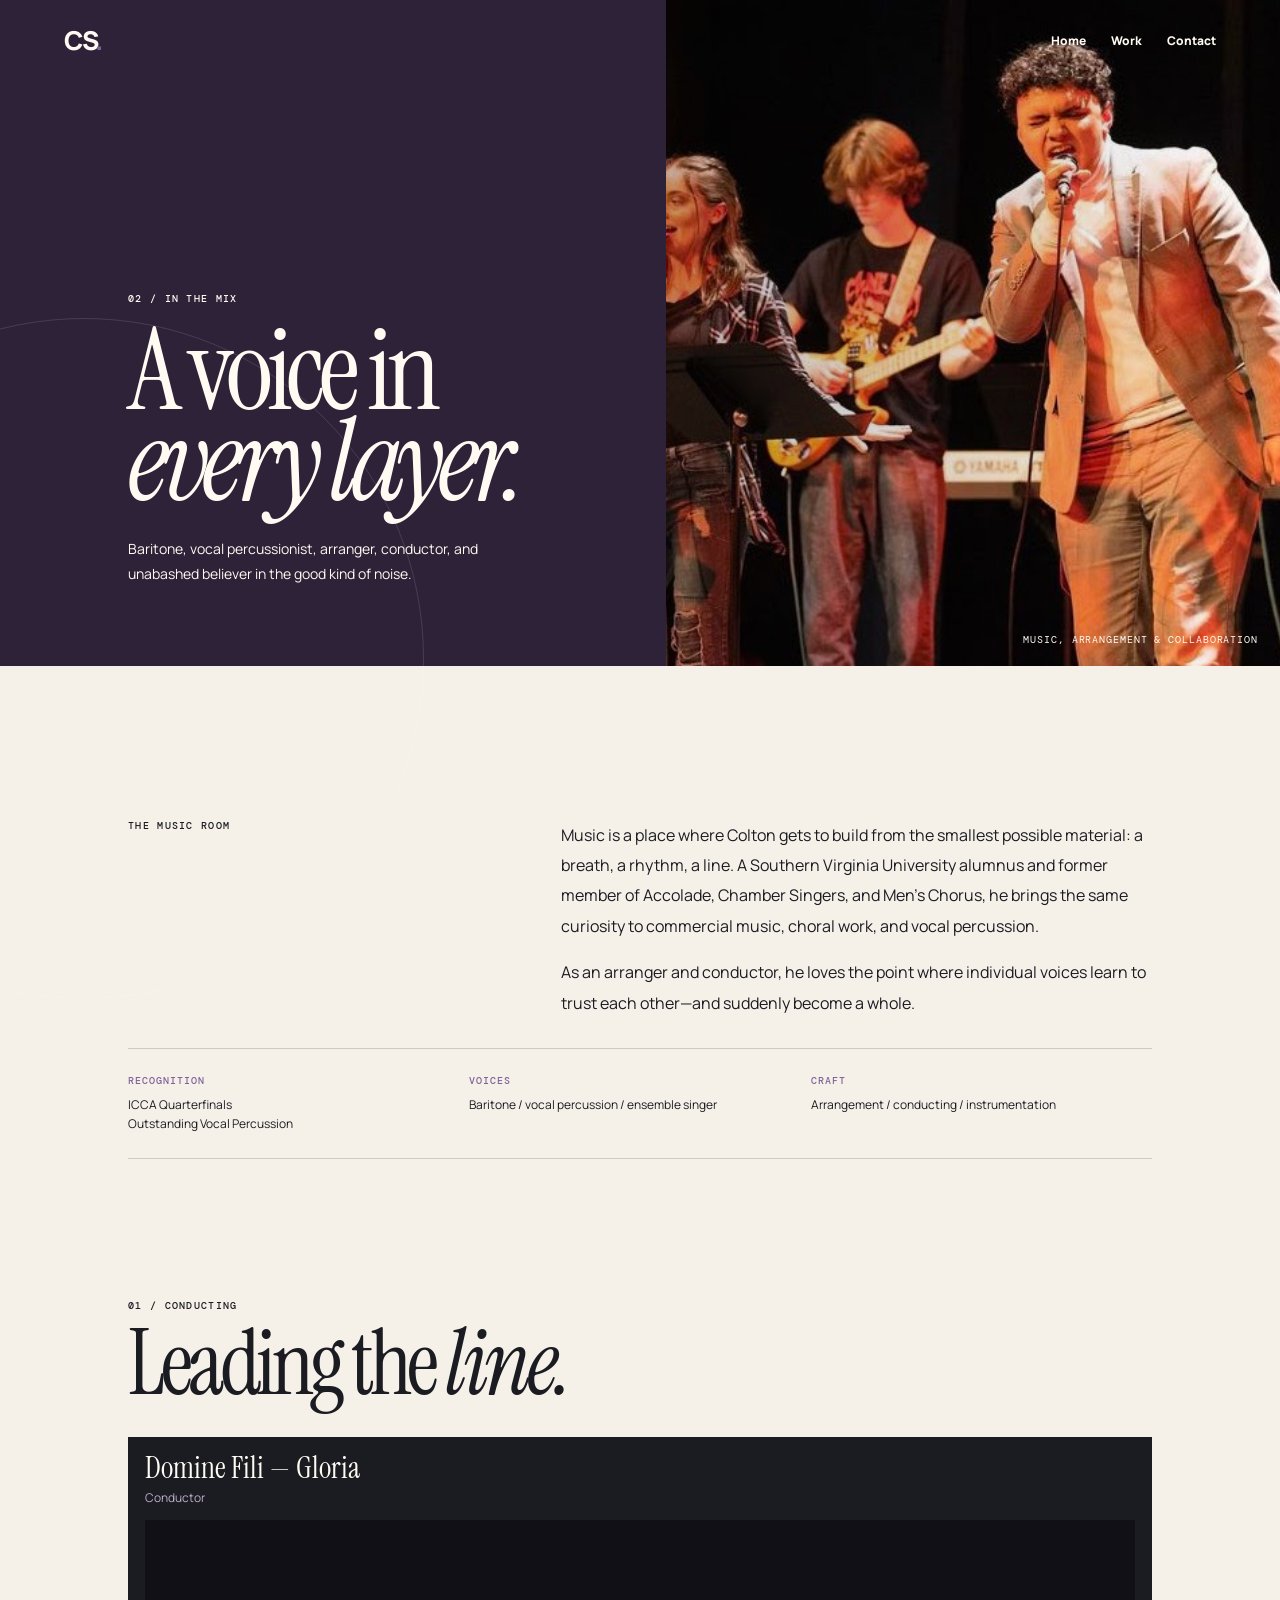
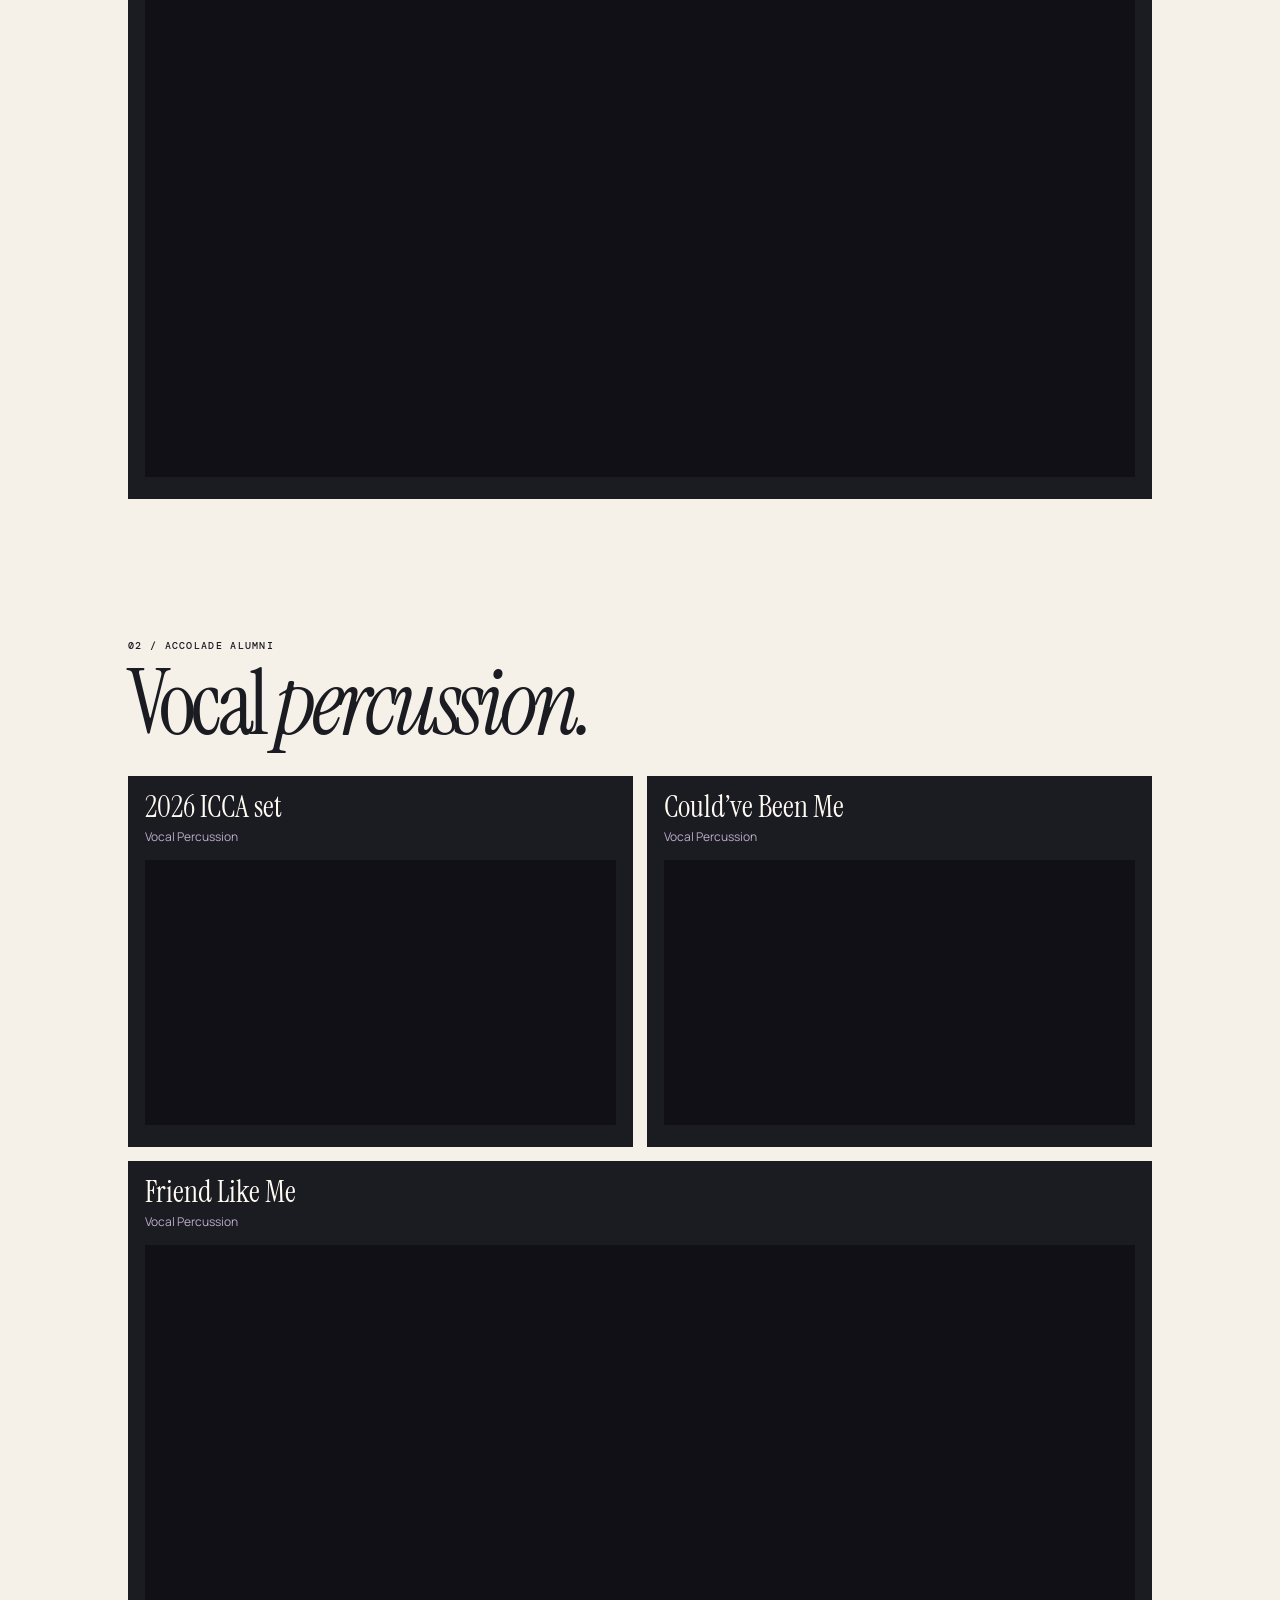
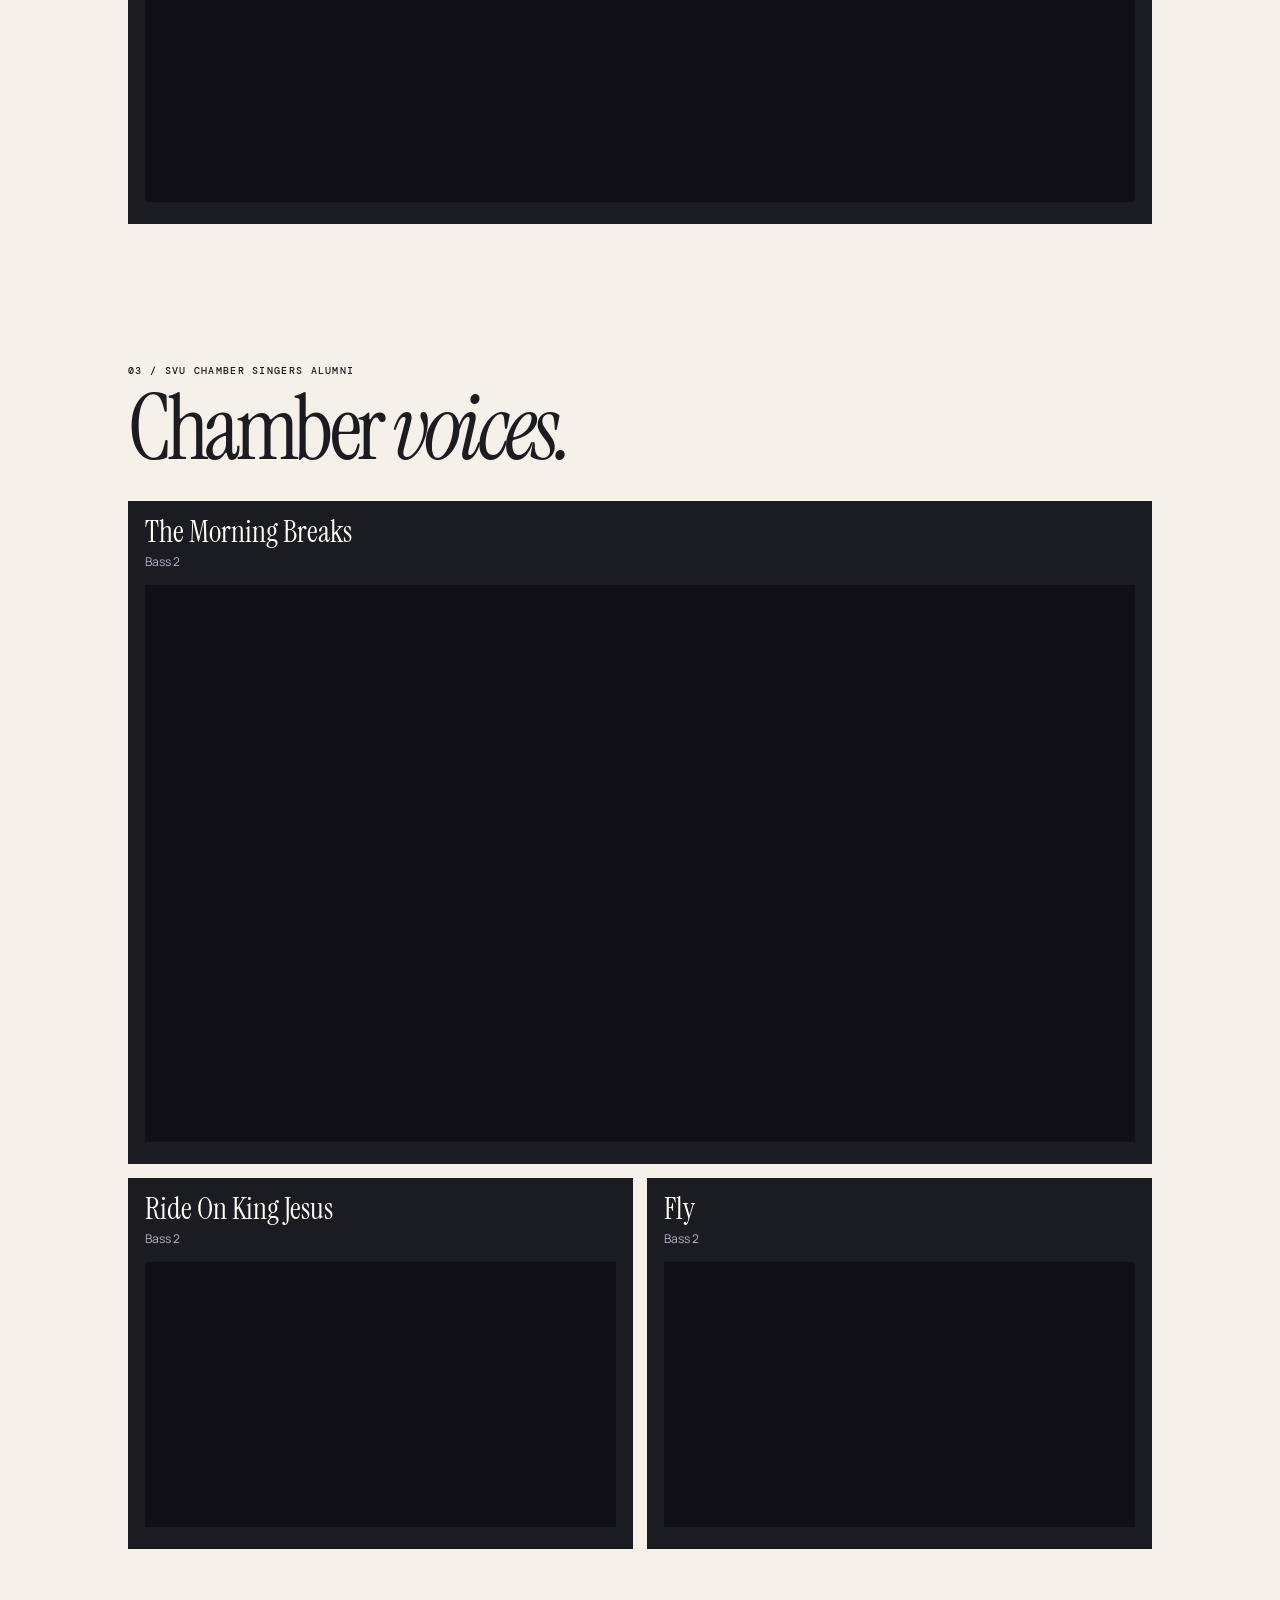
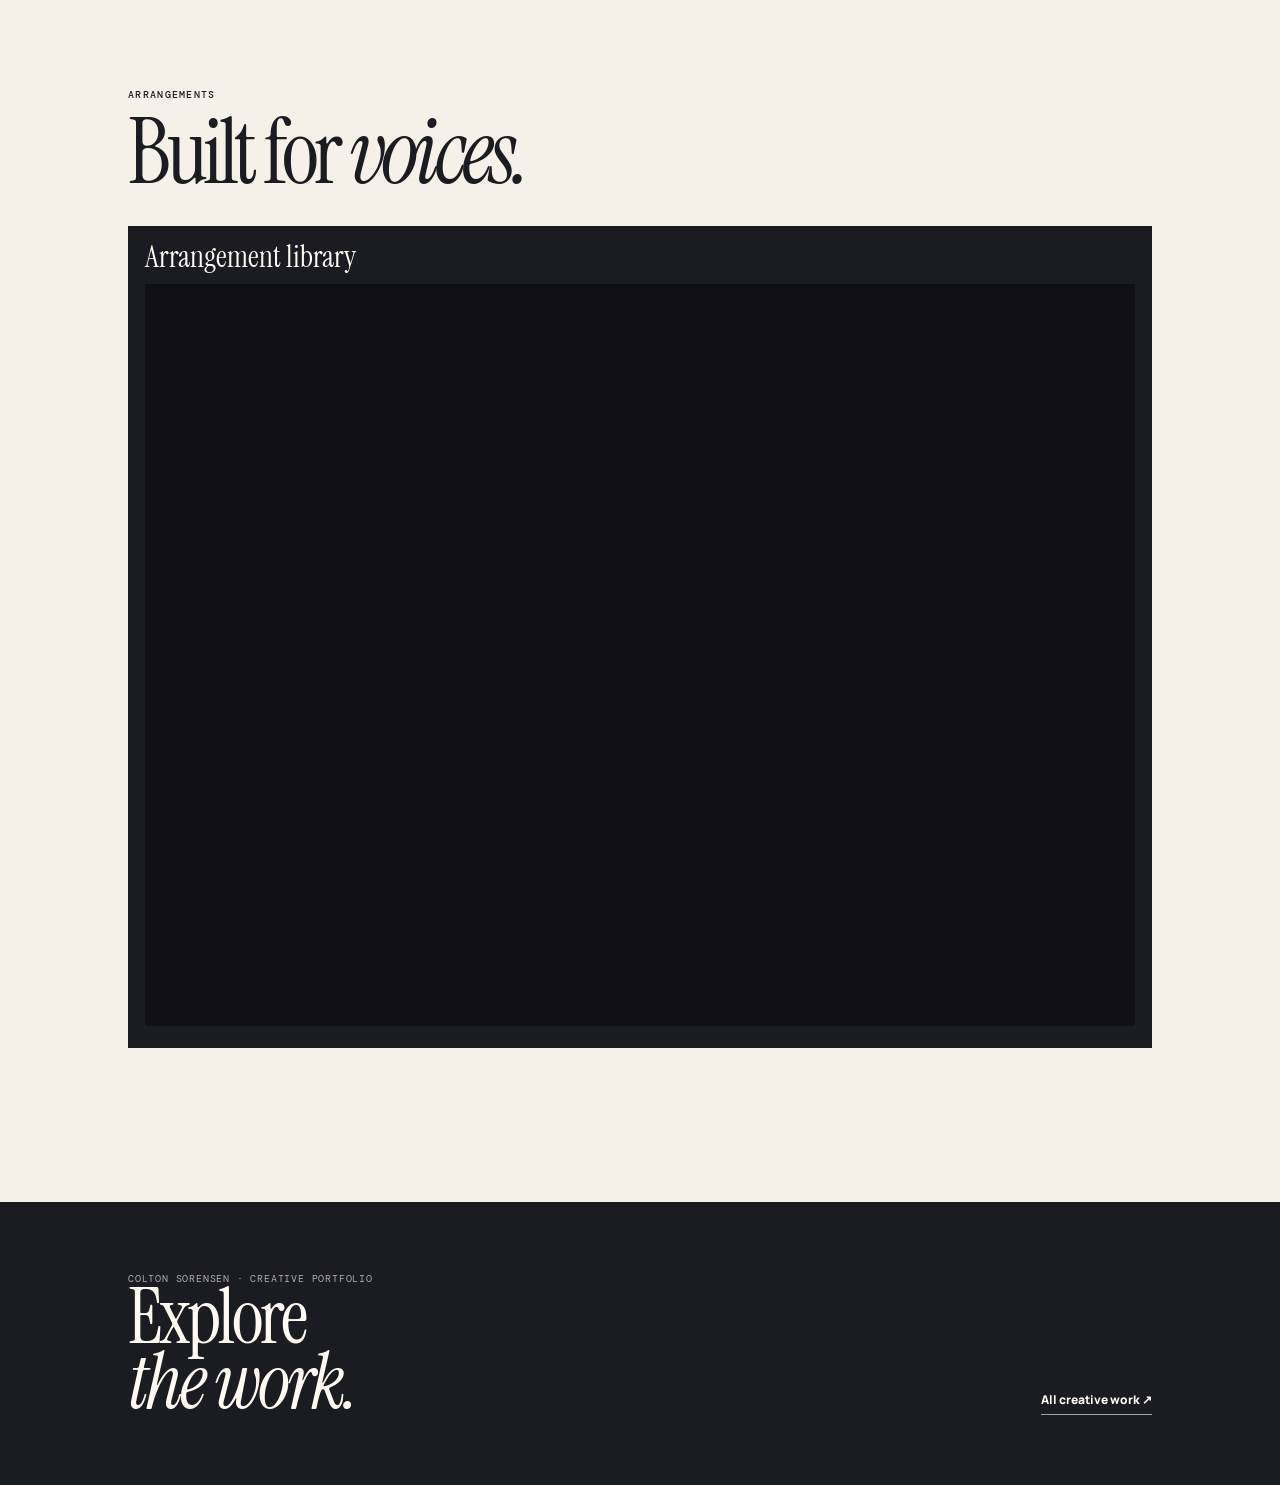
==== music.html @ fcaac7db "Publish portfolio foundation" ====
<!doctype html>
<html lang="en">
<head>
<meta charset="utf-8">
<meta name="viewport" content="width=device-width,initial-scale=1">
<title>In the Mix — Colton Sorensen</title>
<link rel="preconnect" href="https://fonts.googleapis.com">
<link rel="preconnect" href="https://fonts.gstatic.com" crossorigin>
<link href="https://fonts.googleapis.com/css2?family=DM+Mono:wght@400;500&family=Instrument+Serif:ital@0;1&family=Manrope:wght@400;500;600;700;800&display=swap" rel="stylesheet">
<link rel="stylesheet" href="subpage.css">
</head>
<body>
<header class="page-header">
<a class="wordmark" href="index.html">CS<span>.</span>
</a>
<nav>
<a href="index.html">Home</a>
<a href="index.html#work">Work</a>
<a href="index.html#contact">Contact</a>
</nav>
</header>
<main>
<section class="page-hero">
<div class="page-hero-copy">
<p class="eyebrow">02 / In the mix</p>
<h1>A voice in<br>
<em>every layer.</em>
</h1>
<p class="hero-deck">Baritone, vocal percussionist, arranger, conductor, and unabashed believer in the good kind of noise.</p>
</div>
<div class="hero-image">
<img src="singer.jpg" alt="Colton singing with a band">
<p class="caption">Music, arrangement &amp; collaboration</p>
</div>
</section>
<section class="content">
<div class="lead">
<p class="eyebrow">The music room</p>
<div class="body-copy">
<p>Music is a place where Colton gets to build from the smallest possible material: a breath, a rhythm, a line. A Southern Virginia University alumnus and former member of Accolade, Chamber Singers, and Men’s Chorus, he brings the same curiosity to commercial music, choral work, and vocal percussion.</p>
<p>As an arranger and conductor, he loves the point where individual voices learn to trust each other—and suddenly become a whole.</p>
</div>
</div>
<div class="credit-list">
<div>
<strong>Recognition</strong>ICCA Quarterfinals<br>Outstanding Vocal Percussion</div>
<div>
<strong>Voices</strong>Baritone / vocal percussion / ensemble singer</div>
<div>
<strong>Craft</strong>Arrangement / conducting / instrumentation</div>
</div>
<section class="media-section">
<p class="eyebrow">01 / Conducting</p>
<h2>Leading the <em>line.</em></h2>
<div class="embed-grid">
<article class="embed-card wide"><h3>Domine Fili — Gloria</h3><p class="media-credit">Conductor</p><iframe title="Domine Fili Gloria conducted by Colton Sorensen" src="https://drive.google.com/file/d/1Xv2L98c3fTqVt9HGg8dNIH2XIhR4ybc9/preview" loading="lazy" allow="autoplay"></iframe></article>
</div>
</section>
<section class="media-section">
<p class="eyebrow">02 / Accolade alumni</p>
<h2>Vocal <em>percussion.</em></h2>
<div class="embed-grid">
<article class="embed-card"><h3>2026 ICCA set</h3><p class="media-credit">Vocal Percussion</p><iframe title="Accolade ICCA performance featuring Colton on vocal percussion" src="https://drive.google.com/file/d/1pGW1g6H1_5E-9r9neHTpCf6eVA7m6YeA/preview" loading="lazy" allow="autoplay"></iframe></article>
<article class="embed-card"><h3>Could’ve Been Me</h3><p class="media-credit">Vocal Percussion</p><iframe title="Could've Been Me featuring Colton on vocal percussion" src="https://drive.google.com/file/d/1bssL8TfBK1gkXyyAaQIOsv-1pkvjSkdz/preview" loading="lazy" allow="autoplay"></iframe></article>
<article class="embed-card wide"><h3>Friend Like Me</h3><p class="media-credit">Vocal Percussion</p><iframe title="Friend Like Me featuring Colton on vocal percussion" src="https://drive.google.com/file/d/1IeopvcFhim5LHO1gpNWA_FDB04eSunyD/preview" loading="lazy" allow="autoplay"></iframe></article>
</div>
</section>
<section class="media-section">
<p class="eyebrow">03 / SVU Chamber Singers alumni</p>
<h2>Chamber <em>voices.</em></h2>
<div class="embed-grid">
<article class="embed-card wide"><h3>The Morning Breaks</h3><p class="media-credit">Bass 2</p><iframe title="Southern Virginia University Chamber Singers performance" src="https://www.youtube.com/embed/j6pGWA8UJqo" loading="lazy" allowfullscreen></iframe></article>
<article class="embed-card"><h3>Ride On King Jesus</h3><p class="media-credit">Bass 2</p><iframe title="Ride On King Jesus with SVU Chamber Singers" src="https://drive.google.com/file/d/1SNptBhnLnfVzETIRXSdWFN1HdgLiD2JM/preview" loading="lazy" allow="autoplay"></iframe></article>
<article class="embed-card"><h3>Fly</h3><p class="media-credit">Bass 2</p><iframe title="Fly with SVU Chamber Singers" src="https://drive.google.com/file/d/1swR71H8W9J7jILAfz4rIH7fuCnLjOrwS/preview" loading="lazy" allow="autoplay"></iframe></article>
</div>
</section>
<section class="media-section">
<p class="eyebrow">Arrangements</p>
<h2>Built for <em>voices.</em></h2>
<div class="embed-grid"><article class="embed-card document wide"><h3>Arrangement library</h3><iframe title="Vocal arrangement library" src="https://docs.google.com/spreadsheets/d/1uNn7FdCsSVLY3TXHJ3gnJDFYTgm6sJ9O8mLwbUgIymA/htmlembed" loading="lazy"></iframe></article></div>
</section>
</section>
</main>
<footer class="site-footer">
<div>
<p>Colton Sorensen · Creative portfolio</p>
<h2>Explore<br>
<em>the work.</em>
</h2>
</div>
<a href="index.html#work">All creative work ↗</a>
</footer>
</body>
</html>
---- subpage.css ----
:root { --ink:#1b1b22; --paper:#f5f1e9; --cream:#fffaf2; --plum:#2e2238; --violet:#80639a; --soft-violet:#bdaecb; --line:rgba(27,27,34,.18); --mono:"DM Mono",monospace; --sans:"Manrope",sans-serif; --serif:"Instrument Serif",Georgia,serif; }
*{box-sizing:border-box} html{scroll-behavior:smooth} body{margin:0;background:var(--paper);color:var(--ink);font-family:var(--sans)} a{color:inherit} .page-header{height:80px;padding:0 clamp(22px,5vw,75px);display:flex;align-items:center;justify-content:space-between;position:absolute;inset:0 0 auto;z-index:5;color:var(--cream)} .wordmark{font-size:26px;font-weight:800;letter-spacing:-.09em;text-decoration:none}.wordmark span{color:var(--violet)}.page-header nav{display:flex;gap:25px;font-size:12px;font-weight:800}.page-header nav a{text-decoration:none}.page-header nav a:hover{text-decoration:underline;text-underline-offset:5px}.eyebrow{margin:0 0 20px;font:500 10px/1.2 var(--mono);letter-spacing:.13em;text-transform:uppercase}.page-hero{min-height:74vh;display:grid;grid-template-columns:1.04fr .96fr;background:var(--plum);color:var(--cream)}.page-hero-copy{padding:clamp(140px,16vw,220px) clamp(25px,10vw,160px) 80px;align-self:end;position:relative}.page-hero-copy:before{content:"";position:absolute;width:53vw;height:53vw;left:-20vw;bottom:-26vw;border:1px solid rgba(255,255,255,.12);border-radius:50%}.page-hero h1,.section-title{position:relative;margin:0;font:normal clamp(70px,9vw,143px)/.79 var(--serif);letter-spacing:-.055em}.page-hero h1 em,.section-title em{font-style:italic}.hero-deck{max-width:400px;margin:30px 0 0;font-size:14px;line-height:1.75;position:relative}.hero-image{overflow:hidden;position:relative}.hero-image:after{content:"";position:absolute;inset:0;background:linear-gradient(90deg,rgba(46,34,56,.27),transparent);mix-blend-mode:multiply}.hero-image img{width:100%;height:100%;object-fit:cover;display:block}.hero-image img.portrait{object-position:center 27%}.hero-image img.map{opacity:.75;mix-blend-mode:screen}.caption{position:absolute;z-index:2;right:22px;bottom:20px;margin:0;font:10px var(--mono);letter-spacing:.09em;text-transform:uppercase}.content{padding:clamp(78px,12vw,165px) clamp(22px,10vw,160px)}.lead{display:grid;grid-template-columns:.7fr 1.3fr;gap:clamp(34px,9vw,150px);max-width:1200px;margin:auto}.lead .body-copy{font-size:16px;line-height:1.9;max-width:600px}.lead .body-copy p:first-child{margin-top:0}.statement{margin:clamp(70px,10vw,138px) auto 0;max-width:1060px;padding:45px 0;border-block:1px solid var(--line);font:italic clamp(32px,4vw,61px)/1.03 var(--serif);letter-spacing:-.025em}.project-grid{display:grid;grid-template-columns:repeat(3,1fr);gap:14px;max-width:1250px;margin:clamp(72px,11vw,150px) auto 0}.project-card{min-height:360px;padding:28px;display:flex;flex-direction:column;justify-content:flex-end;background:var(--cream);border:1px solid var(--line);position:relative;overflow:hidden}.project-card.dark{background:var(--ink);color:var(--cream)}.project-card .number{position:absolute;top:22px;left:25px;font:10px var(--mono);letter-spacing:.1em}.project-card h3{margin:0 0 10px;font:normal 42px/.9 var(--serif);letter-spacing:-.03em}.project-card p{margin:0;max-width:270px;font-size:12px;line-height:1.7}.project-card img{position:absolute;inset:0;width:100%;height:100%;object-fit:cover;z-index:0}.project-card.image-card:after{content:"";position:absolute;inset:0;background:linear-gradient(0deg,rgba(23,19,28,.85),transparent 67%)}.project-card.image-card>*{position:relative;z-index:1}.project-card .number{z-index:2}.credit-list{max-width:1250px;margin:14px auto 0;display:grid;grid-template-columns:repeat(3,1fr);border-top:1px solid var(--line)}.credit-list div{padding:25px 10px 25px 0;border-bottom:1px solid var(--line);font-size:12px;line-height:1.6}.credit-list strong{display:block;font:500 10px var(--mono);letter-spacing:.1em;text-transform:uppercase;color:var(--violet);margin-bottom:8px}.gallery{max-width:1250px;display:grid;grid-template-columns:1.25fr .75fr;gap:14px;margin:clamp(72px,11vw,150px) auto 0}.gallery img{width:100%;height:100%;display:block;object-fit:cover;min-height:290px}.gallery .stack{display:grid;gap:14px}.gallery .stack img{min-height:138px}.link-button{display:inline-block;margin-top:25px;padding:11px 0 7px;border-bottom:1px solid currentColor;text-decoration:none;font-size:12px;font-weight:800}.link-button:hover{color:var(--violet)}.site-footer{padding:70px clamp(22px,10vw,160px);background:var(--ink);color:var(--cream);display:flex;justify-content:space-between;align-items:end;gap:30px}.site-footer h2{margin:0;font:normal clamp(48px,6vw,88px)/.85 var(--serif);letter-spacing:-.04em}.site-footer h2 em{font-style:italic}.site-footer p{margin:0;font:10px var(--mono);letter-spacing:.08em;text-transform:uppercase;opacity:.65}.site-footer a{font-size:12px;font-weight:800;text-decoration:none;border-bottom:1px solid rgba(255,255,255,.6);padding-bottom:6px}.site-footer a:hover{color:var(--soft-violet)}
.media-section{max-width:1250px;margin:clamp(72px,11vw,150px) auto 0}.media-section>.eyebrow{margin-bottom:15px}.media-section h2{margin:0 0 36px;font:normal clamp(54px,7vw,94px)/.82 var(--serif);letter-spacing:-.05em}.media-section h2 em{font-style:italic}.embed-grid{display:grid;grid-template-columns:repeat(2,1fr);gap:14px}.embed-card{background:var(--ink);color:var(--cream);padding:17px}.embed-card.wide{grid-column:1/-1}.embed-card h3{margin:0 0 14px;font:normal 30px/.9 var(--serif)}.embed-card iframe{border:0;width:100%;aspect-ratio:16/9;background:#101016}.embed-card.document iframe{aspect-ratio:4/3}.archive-gallery{columns:3 210px;column-gap:14px}.archive-gallery figure{margin:0 0 14px;break-inside:avoid;overflow:hidden;background:var(--ink)}.archive-gallery img{width:100%;display:block;transition:transform .35s ease}.archive-gallery figure:hover img{transform:scale(1.035)}
.media-archive{border-top:1px solid var(--line);border-bottom:1px solid var(--line);padding:18px 0}.media-archive summary{cursor:pointer;list-style:none;display:flex;align-items:center;justify-content:space-between;font:700 12px var(--sans)}.media-archive summary::-webkit-details-marker{display:none}.media-archive summary::after{content:"+";font:normal 28px/1 var(--serif);color:var(--violet)}.media-archive[open] summary{padding-bottom:25px}.media-archive[open] summary::after{content:"−"}.media-archive .archive-gallery{padding-top:8px}.image-lightbox{border:0;padding:0;background:transparent;max-width:min(1080px,calc(100vw - 28px));box-shadow:0 25px 90px rgba(0,0,0,.5)}.image-lightbox::backdrop{background:rgba(18,14,23,.88);backdrop-filter:blur(4px)}.image-lightbox img{display:block;max-width:100%;max-height:88vh}.image-lightbox button{position:absolute;right:12px;top:12px;border:0;width:36px;height:36px;border-radius:50%;background:var(--cream);font-size:23px;color:var(--ink);cursor:pointer}
.gallery-slider{max-width:1250px;margin:0 auto 66px}.slider-frame{height:min(66vw,690px);min-height:340px;overflow:hidden;background:var(--ink)}.slider-frame img{width:100%;height:100%;display:block;object-fit:contain;cursor:zoom-in}.slider-controls{display:flex;align-items:center;gap:13px;margin-top:14px}.slider-button{width:42px;height:42px;border:1px solid var(--line);background:var(--cream);color:var(--ink);font-size:22px;cursor:pointer}.slider-button:hover{background:var(--plum);color:var(--cream);border-color:var(--plum)}.slider-count{font:10px var(--mono);letter-spacing:.11em;color:var(--violet)}.gallery-heading{margin:0 0 18px;font:normal clamp(35px,4vw,58px)/.95 var(--serif);letter-spacing:-.035em}.gallery-heading em{font-style:italic}
.embed-card .media-role{margin:0 0 8px;font:10px var(--mono);letter-spacing:.1em;text-transform:uppercase;color:var(--soft-violet)}.embed-card .media-credit{margin:-5px 0 14px;font-size:12px;line-height:1.4;color:var(--soft-violet)}
.media-caption{max-width:600px;margin:-18px 0 28px;font-size:15px;line-height:1.7}
@media(max-width:720px){.page-header{height:72px;padding:0 24px}.page-header nav{gap:15px;font-size:10px}.page-hero{grid-template-columns:1fr;min-height:0}.page-hero-copy{min-height:530px;padding:120px 25px 55px}.hero-image{height:75vw;min-height:300px}.content{padding:82px 25px}.lead{grid-template-columns:1fr;gap:25px}.section-title{font-size:66px}.project-grid,.credit-list,.embed-grid{grid-template-columns:1fr}.project-card{min-height:290px}.gallery{grid-template-columns:1fr}.gallery .stack{grid-template-columns:1fr 1fr}.site-footer{padding:60px 25px;display:block}.site-footer a{display:inline-block;margin-top:35px}.archive-gallery{columns:2 140px}}
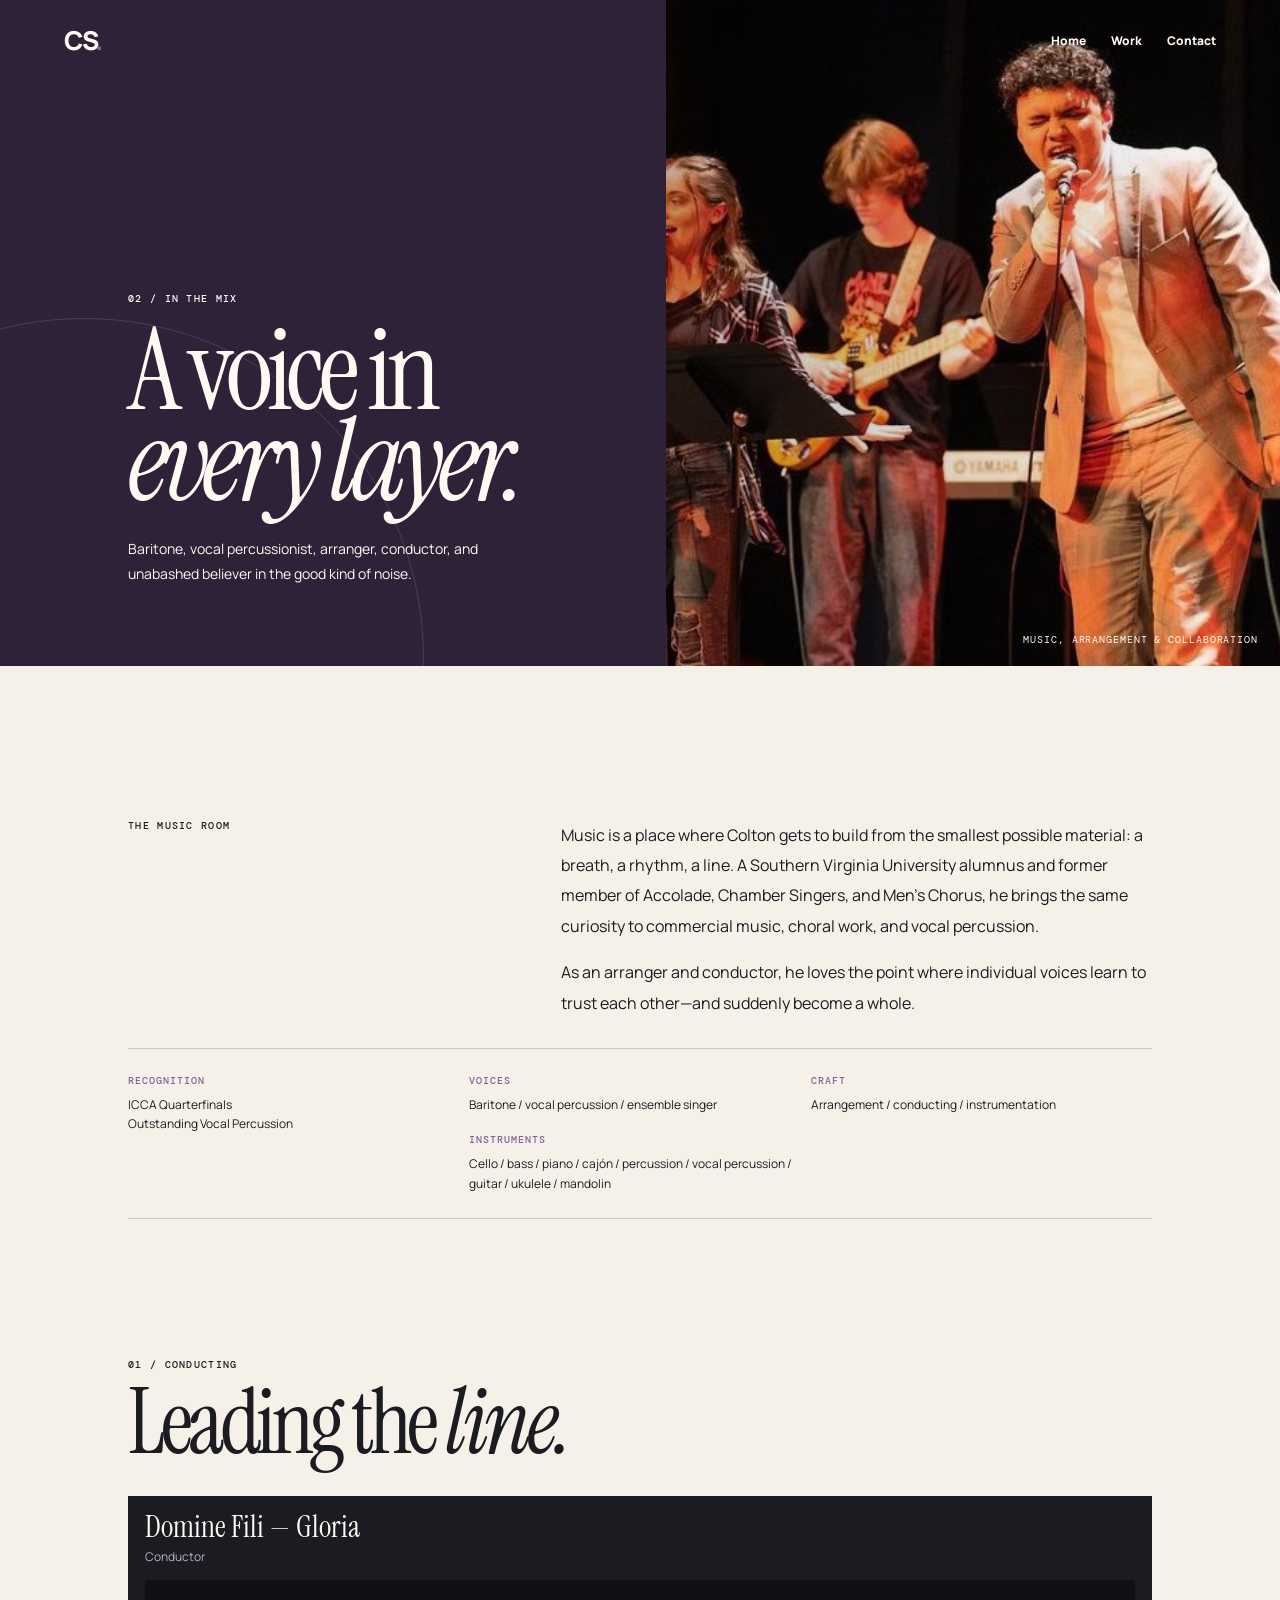
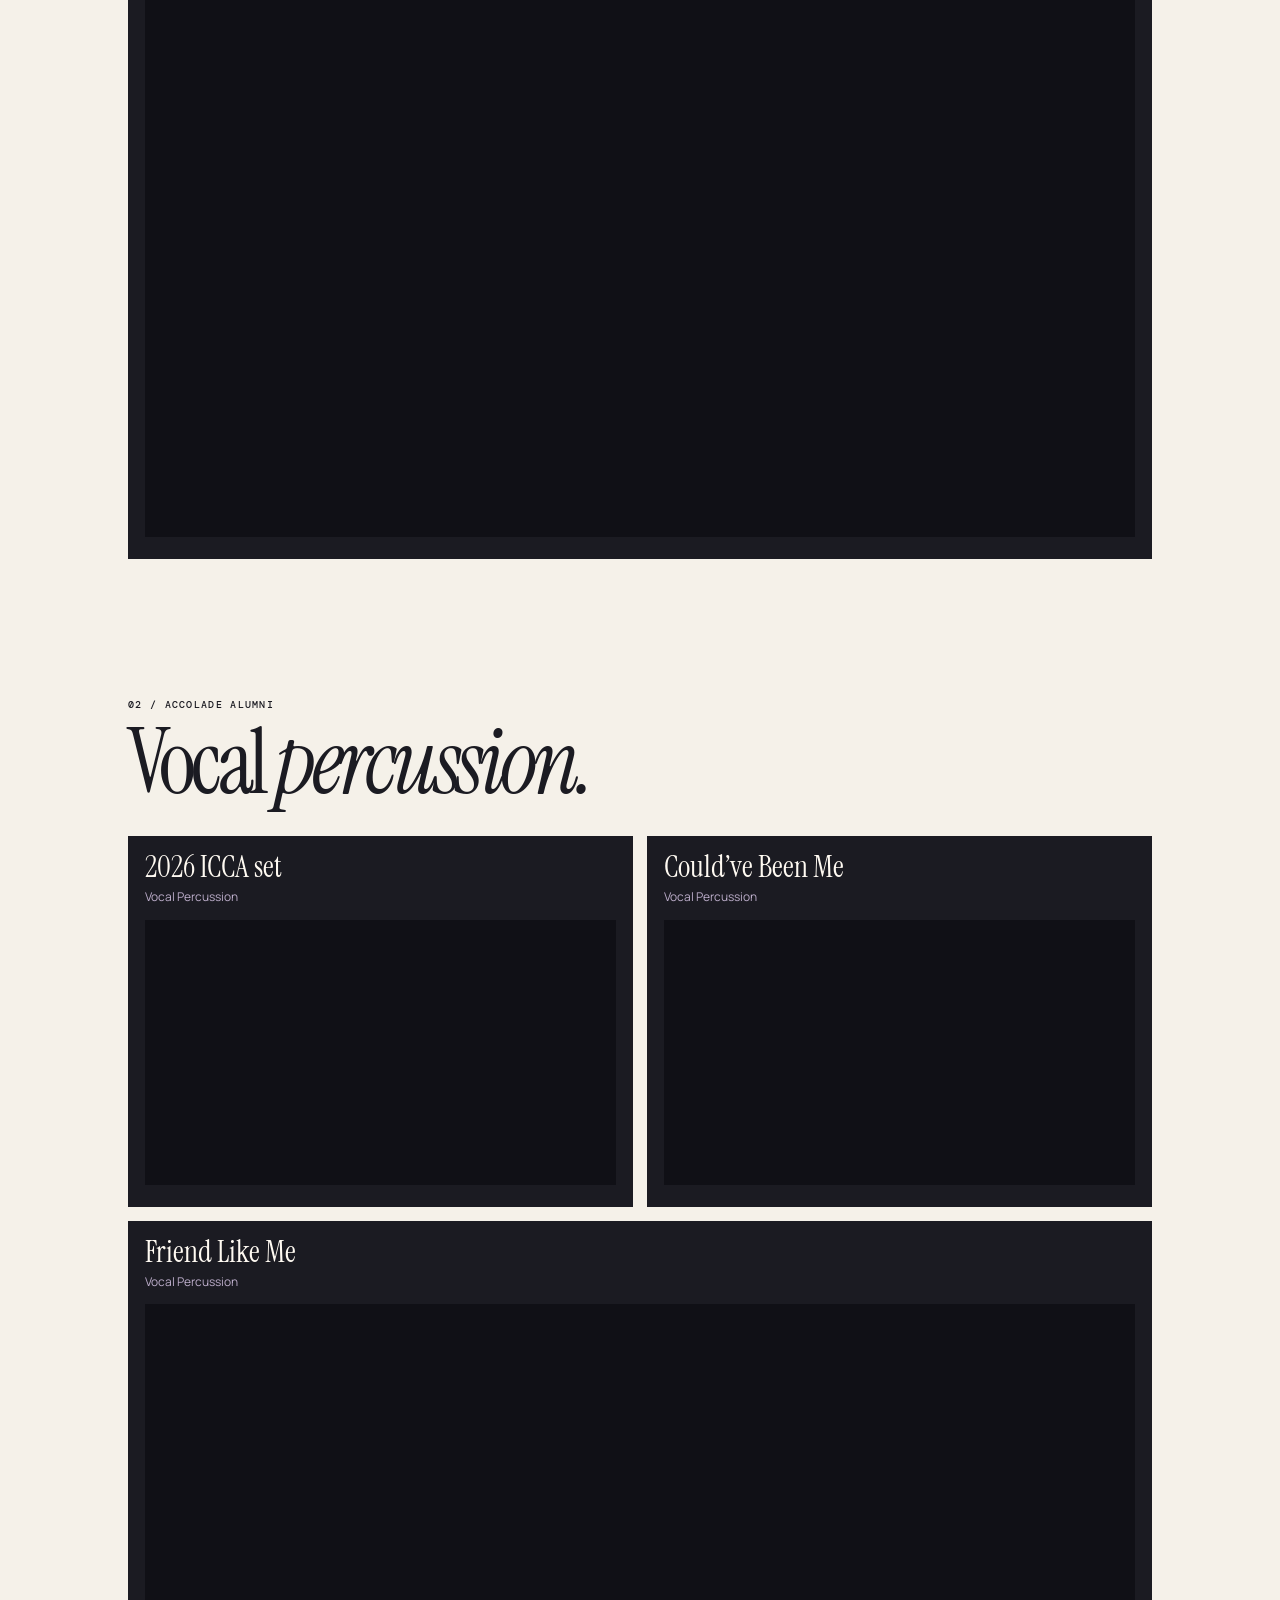
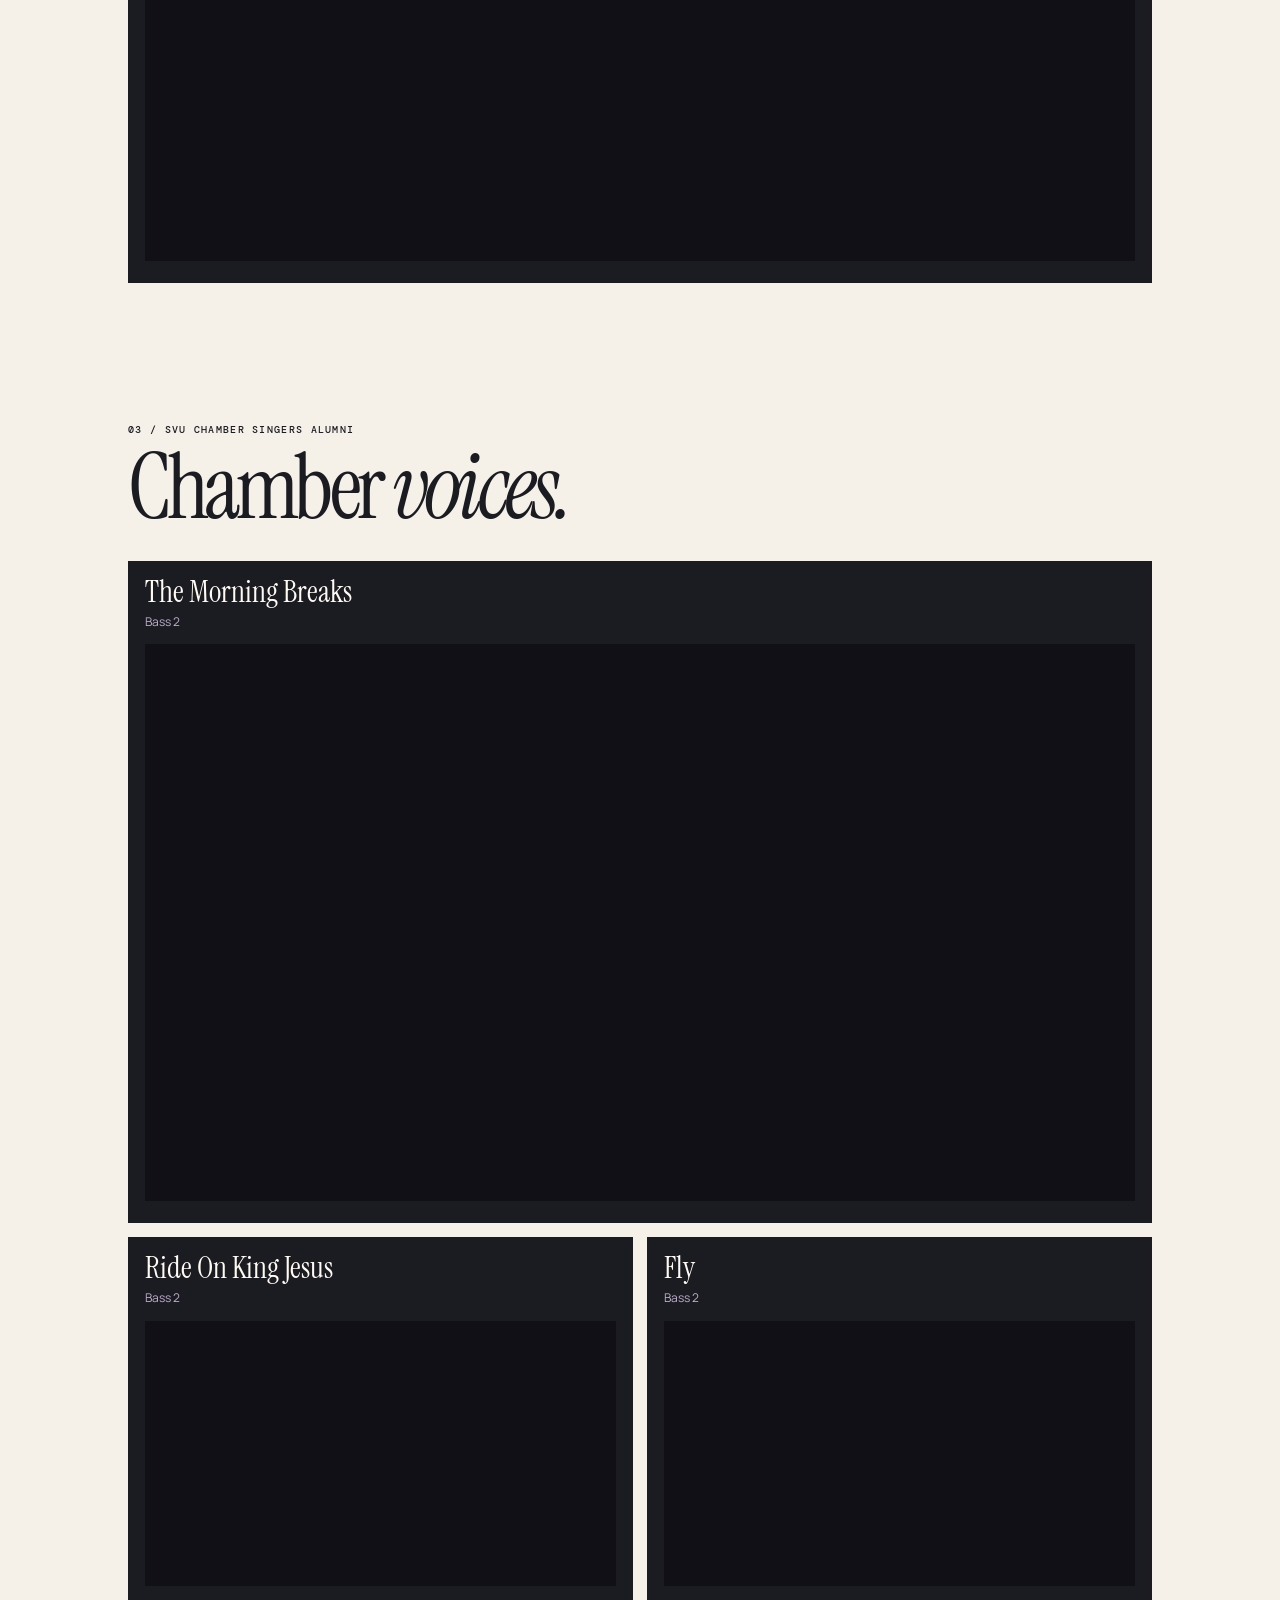
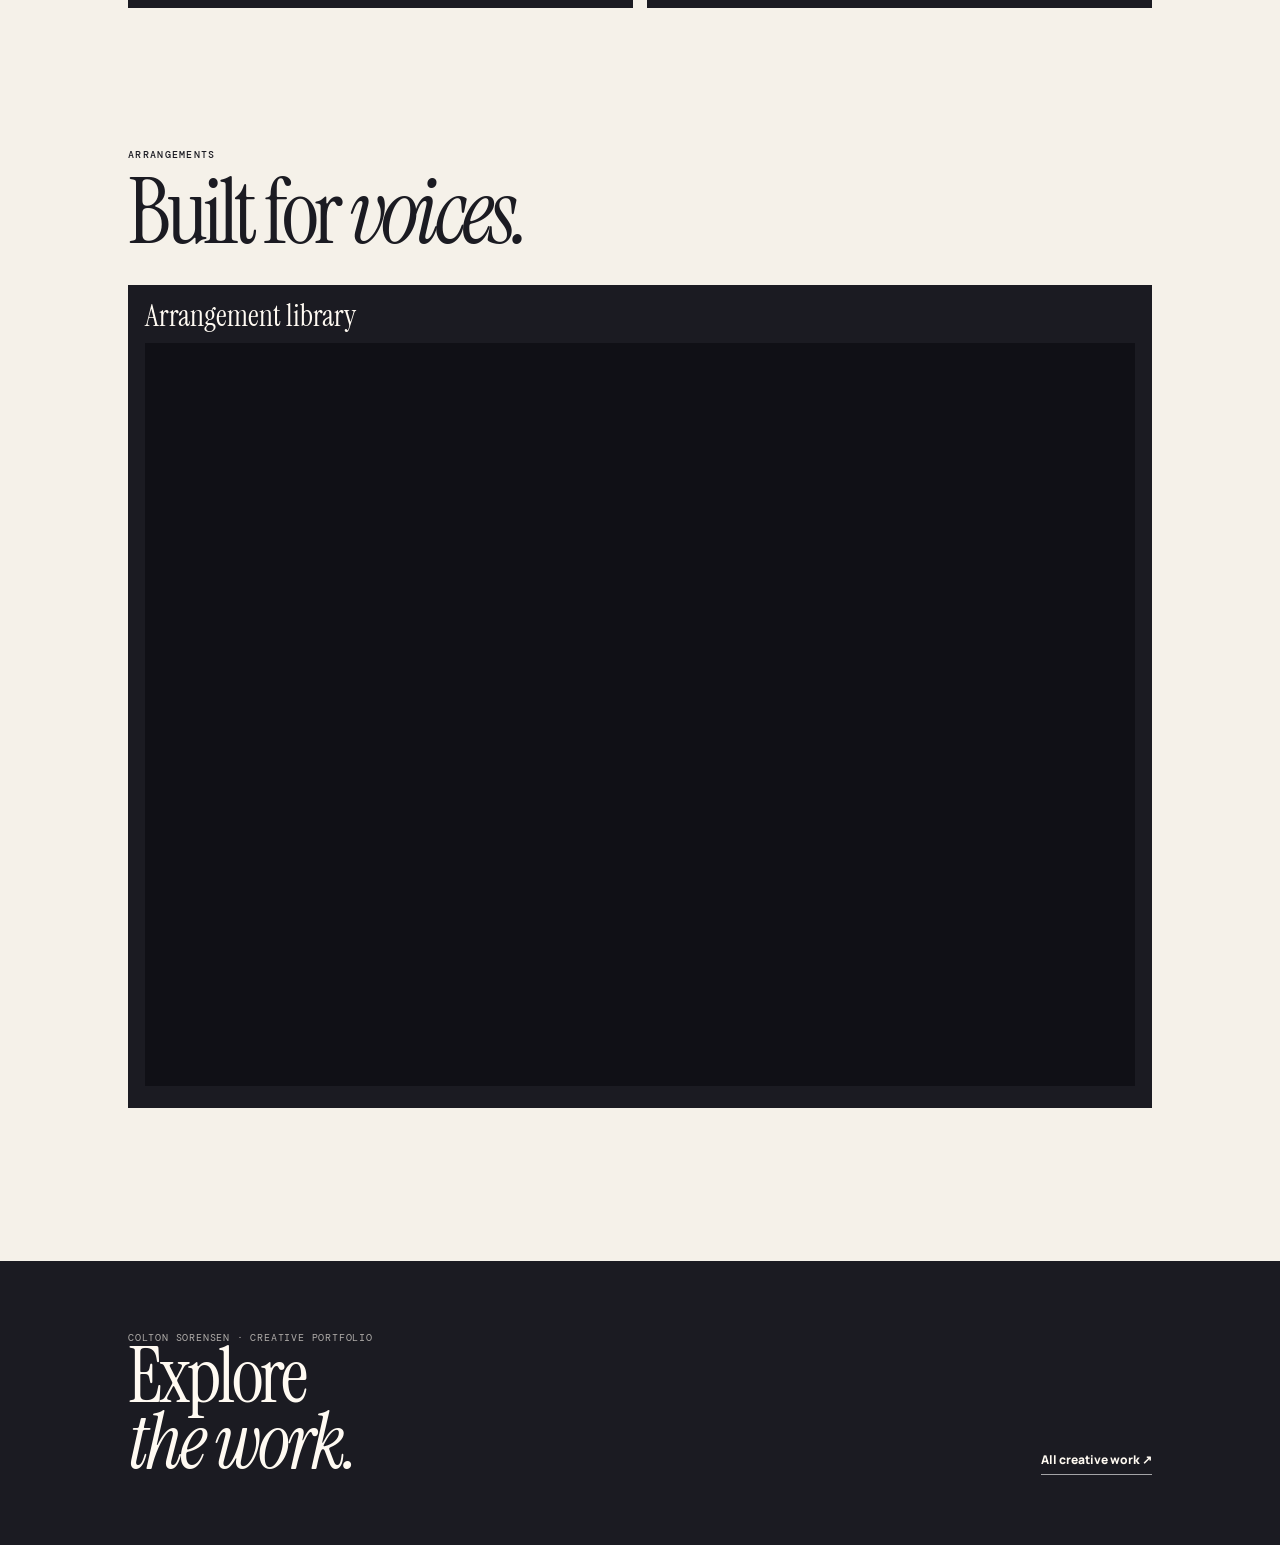
==== commit 5237dc78: "Add instrument list to Music page" ====
--- a/music.html
+++ b/music.html
@@ -11,84 +11,23 @@
 </head>
 <body>
 <header class="page-header">
-<a class="wordmark" href="index.html">CS<span>.</span>
-</a>
-<nav>
-<a href="index.html">Home</a>
-<a href="index.html#work">Work</a>
-<a href="index.html#contact">Contact</a>
-</nav>
+<a class="wordmark" href="index.html">CS<span>.</span></a>
+<nav><a href="index.html">Home</a><a href="index.html#work">Work</a><a href="index.html#contact">Contact</a></nav>
 </header>
 <main>
 <section class="page-hero">
-<div class="page-hero-copy">
-<p class="eyebrow">02 / In the mix</p>
-<h1>A voice in<br>
-<em>every layer.</em>
-</h1>
-<p class="hero-deck">Baritone, vocal percussionist, arranger, conductor, and unabashed believer in the good kind of noise.</p>
-</div>
-<div class="hero-image">
-<img src="singer.jpg" alt="Colton singing with a band">
-<p class="caption">Music, arrangement &amp; collaboration</p>
-</div>
+<div class="page-hero-copy"><p class="eyebrow">02 / In the mix</p><h1>A voice in<br><em>every layer.</em></h1><p class="hero-deck">Baritone, vocal percussionist, arranger, conductor, and unabashed believer in the good kind of noise.</p></div>
+<div class="hero-image"><img src="singer.jpg" alt="Colton singing with a band"><p class="caption">Music, arrangement &amp; collaboration</p></div>
 </section>
 <section class="content">
-<div class="lead">
-<p class="eyebrow">The music room</p>
-<div class="body-copy">
-<p>Music is a place where Colton gets to build from the smallest possible material: a breath, a rhythm, a line. A Southern Virginia University alumnus and former member of Accolade, Chamber Singers, and Men’s Chorus, he brings the same curiosity to commercial music, choral work, and vocal percussion.</p>
-<p>As an arranger and conductor, he loves the point where individual voices learn to trust each other—and suddenly become a whole.</p>
-</div>
-</div>
-<div class="credit-list">
-<div>
-<strong>Recognition</strong>ICCA Quarterfinals<br>Outstanding Vocal Percussion</div>
-<div>
-<strong>Voices</strong>Baritone / vocal percussion / ensemble singer</div>
-<div>
-<strong>Craft</strong>Arrangement / conducting / instrumentation</div>
-</div>
-<section class="media-section">
-<p class="eyebrow">01 / Conducting</p>
-<h2>Leading the <em>line.</em></h2>
-<div class="embed-grid">
-<article class="embed-card wide"><h3>Domine Fili — Gloria</h3><p class="media-credit">Conductor</p><iframe title="Domine Fili Gloria conducted by Colton Sorensen" src="https://drive.google.com/file/d/1Xv2L98c3fTqVt9HGg8dNIH2XIhR4ybc9/preview" loading="lazy" allow="autoplay"></iframe></article>
-</div>
-</section>
-<section class="media-section">
-<p class="eyebrow">02 / Accolade alumni</p>
-<h2>Vocal <em>percussion.</em></h2>
-<div class="embed-grid">
-<article class="embed-card"><h3>2026 ICCA set</h3><p class="media-credit">Vocal Percussion</p><iframe title="Accolade ICCA performance featuring Colton on vocal percussion" src="https://drive.google.com/file/d/1pGW1g6H1_5E-9r9neHTpCf6eVA7m6YeA/preview" loading="lazy" allow="autoplay"></iframe></article>
-<article class="embed-card"><h3>Could’ve Been Me</h3><p class="media-credit">Vocal Percussion</p><iframe title="Could've Been Me featuring Colton on vocal percussion" src="https://drive.google.com/file/d/1bssL8TfBK1gkXyyAaQIOsv-1pkvjSkdz/preview" loading="lazy" allow="autoplay"></iframe></article>
-<article class="embed-card wide"><h3>Friend Like Me</h3><p class="media-credit">Vocal Percussion</p><iframe title="Friend Like Me featuring Colton on vocal percussion" src="https://drive.google.com/file/d/1IeopvcFhim5LHO1gpNWA_FDB04eSunyD/preview" loading="lazy" allow="autoplay"></iframe></article>
-</div>
-</section>
-<section class="media-section">
-<p class="eyebrow">03 / SVU Chamber Singers alumni</p>
-<h2>Chamber <em>voices.</em></h2>
-<div class="embed-grid">
-<article class="embed-card wide"><h3>The Morning Breaks</h3><p class="media-credit">Bass 2</p><iframe title="Southern Virginia University Chamber Singers performance" src="https://www.youtube.com/embed/j6pGWA8UJqo" loading="lazy" allowfullscreen></iframe></article>
-<article class="embed-card"><h3>Ride On King Jesus</h3><p class="media-credit">Bass 2</p><iframe title="Ride On King Jesus with SVU Chamber Singers" src="https://drive.google.com/file/d/1SNptBhnLnfVzETIRXSdWFN1HdgLiD2JM/preview" loading="lazy" allow="autoplay"></iframe></article>
-<article class="embed-card"><h3>Fly</h3><p class="media-credit">Bass 2</p><iframe title="Fly with SVU Chamber Singers" src="https://drive.google.com/file/d/1swR71H8W9J7jILAfz4rIH7fuCnLjOrwS/preview" loading="lazy" allow="autoplay"></iframe></article>
-</div>
-</section>
-<section class="media-section">
-<p class="eyebrow">Arrangements</p>
-<h2>Built for <em>voices.</em></h2>
-<div class="embed-grid"><article class="embed-card document wide"><h3>Arrangement library</h3><iframe title="Vocal arrangement library" src="https://docs.google.com/spreadsheets/d/1uNn7FdCsSVLY3TXHJ3gnJDFYTgm6sJ9O8mLwbUgIymA/htmlembed" loading="lazy"></iframe></article></div>
-</section>
+<div class="lead"><p class="eyebrow">The music room</p><div class="body-copy"><p>Music is a place where Colton gets to build from the smallest possible material: a breath, a rhythm, a line. A Southern Virginia University alumnus and former member of Accolade, Chamber Singers, and Men’s Chorus, he brings the same curiosity to commercial music, choral work, and vocal percussion.</p><p>As an arranger and conductor, he loves the point where individual voices learn to trust each other—and suddenly become a whole.</p></div></div>
+<div class="credit-list"><div><strong>Recognition</strong>ICCA Quarterfinals<br>Outstanding Vocal Percussion</div><div><strong>Voices</strong>Baritone / vocal percussion / ensemble singer<br><br><strong>Instruments</strong>Cello / bass / piano / cajón / percussion / vocal percussion / guitar / ukulele / mandolin</div><div><strong>Craft</strong>Arrangement / conducting / instrumentation</div></div>
+<section class="media-section"><p class="eyebrow">01 / Conducting</p><h2>Leading the <em>line.</em></h2><div class="embed-grid"><article class="embed-card wide"><h3>Domine Fili — Gloria</h3><p class="media-credit">Conductor</p><iframe title="Domine Fili Gloria conducted by Colton Sorensen" src="https://drive.google.com/file/d/1Xv2L98c3fTqVt9HGg8dNIH2XIhR4ybc9/preview" loading="lazy" allow="autoplay"></iframe></article></div></section>
+<section class="media-section"><p class="eyebrow">02 / Accolade alumni</p><h2>Vocal <em>percussion.</em></h2><div class="embed-grid"><article class="embed-card"><h3>2026 ICCA set</h3><p class="media-credit">Vocal Percussion</p><iframe title="Accolade ICCA performance featuring Colton on vocal percussion" src="https://drive.google.com/file/d/1pGW1g6H1_5E-9r9neHTpCf6eVA7m6YeA/preview" loading="lazy" allow="autoplay"></iframe></article><article class="embed-card"><h3>Could’ve Been Me</h3><p class="media-credit">Vocal Percussion</p><iframe title="Could've Been Me featuring Colton on vocal percussion" src="https://drive.google.com/file/d/1bssL8TfBK1gkXyyAaQIOsv-1pkvjSkdz/preview" loading="lazy" allow="autoplay"></iframe></article><article class="embed-card wide"><h3>Friend Like Me</h3><p class="media-credit">Vocal Percussion</p><iframe title="Friend Like Me featuring Colton on vocal percussion" src="https://drive.google.com/file/d/1IeopvcFhim5LHO1gpNWA_FDB04eSunyD/preview" loading="lazy" allow="autoplay"></iframe></article></div></section>
+<section class="media-section"><p class="eyebrow">03 / SVU Chamber Singers alumni</p><h2>Chamber <em>voices.</em></h2><div class="embed-grid"><article class="embed-card wide"><h3>The Morning Breaks</h3><p class="media-credit">Bass 2</p><iframe title="Southern Virginia University Chamber Singers performance" src="https://www.youtube.com/embed/j6pGWA8UJqo" loading="lazy" allowfullscreen></iframe></article><article class="embed-card"><h3>Ride On King Jesus</h3><p class="media-credit">Bass 2</p><iframe title="Ride On King Jesus with SVU Chamber Singers" src="https://drive.google.com/file/d/1SNptBhnLnfVzETIRXSdWFN1HdgLiD2JM/preview" loading="lazy" allow="autoplay"></iframe></article><article class="embed-card"><h3>Fly</h3><p class="media-credit">Bass 2</p><iframe title="Fly with SVU Chamber Singers" src="https://drive.google.com/file/d/1swR71H8W9J7jILAfz4rIH7fuCnLjOrwS/preview" loading="lazy" allow="autoplay"></iframe></article></div></section>
+<section class="media-section"><p class="eyebrow">Arrangements</p><h2>Built for <em>voices.</em></h2><div class="embed-grid"><article class="embed-card document wide"><h3>Arrangement library</h3><iframe title="Vocal arrangement library" src="https://docs.google.com/spreadsheets/d/1uNn7FdCsSVLY3TXHJ3gnJDFYTgm6sJ9O8mLwbUgIymA/htmlembed" loading="lazy"></iframe></article></div></section>
 </section>
 </main>
-<footer class="site-footer">
-<div>
-<p>Colton Sorensen · Creative portfolio</p>
-<h2>Explore<br>
-<em>the work.</em>
-</h2>
-</div>
-<a href="index.html#work">All creative work ↗</a>
-</footer>
+<footer class="site-footer"><div><p>Colton Sorensen · Creative portfolio</p><h2>Explore<br><em>the work.</em></h2></div><a href="index.html#work">All creative work ↗</a></footer>
 </body>
 </html>
